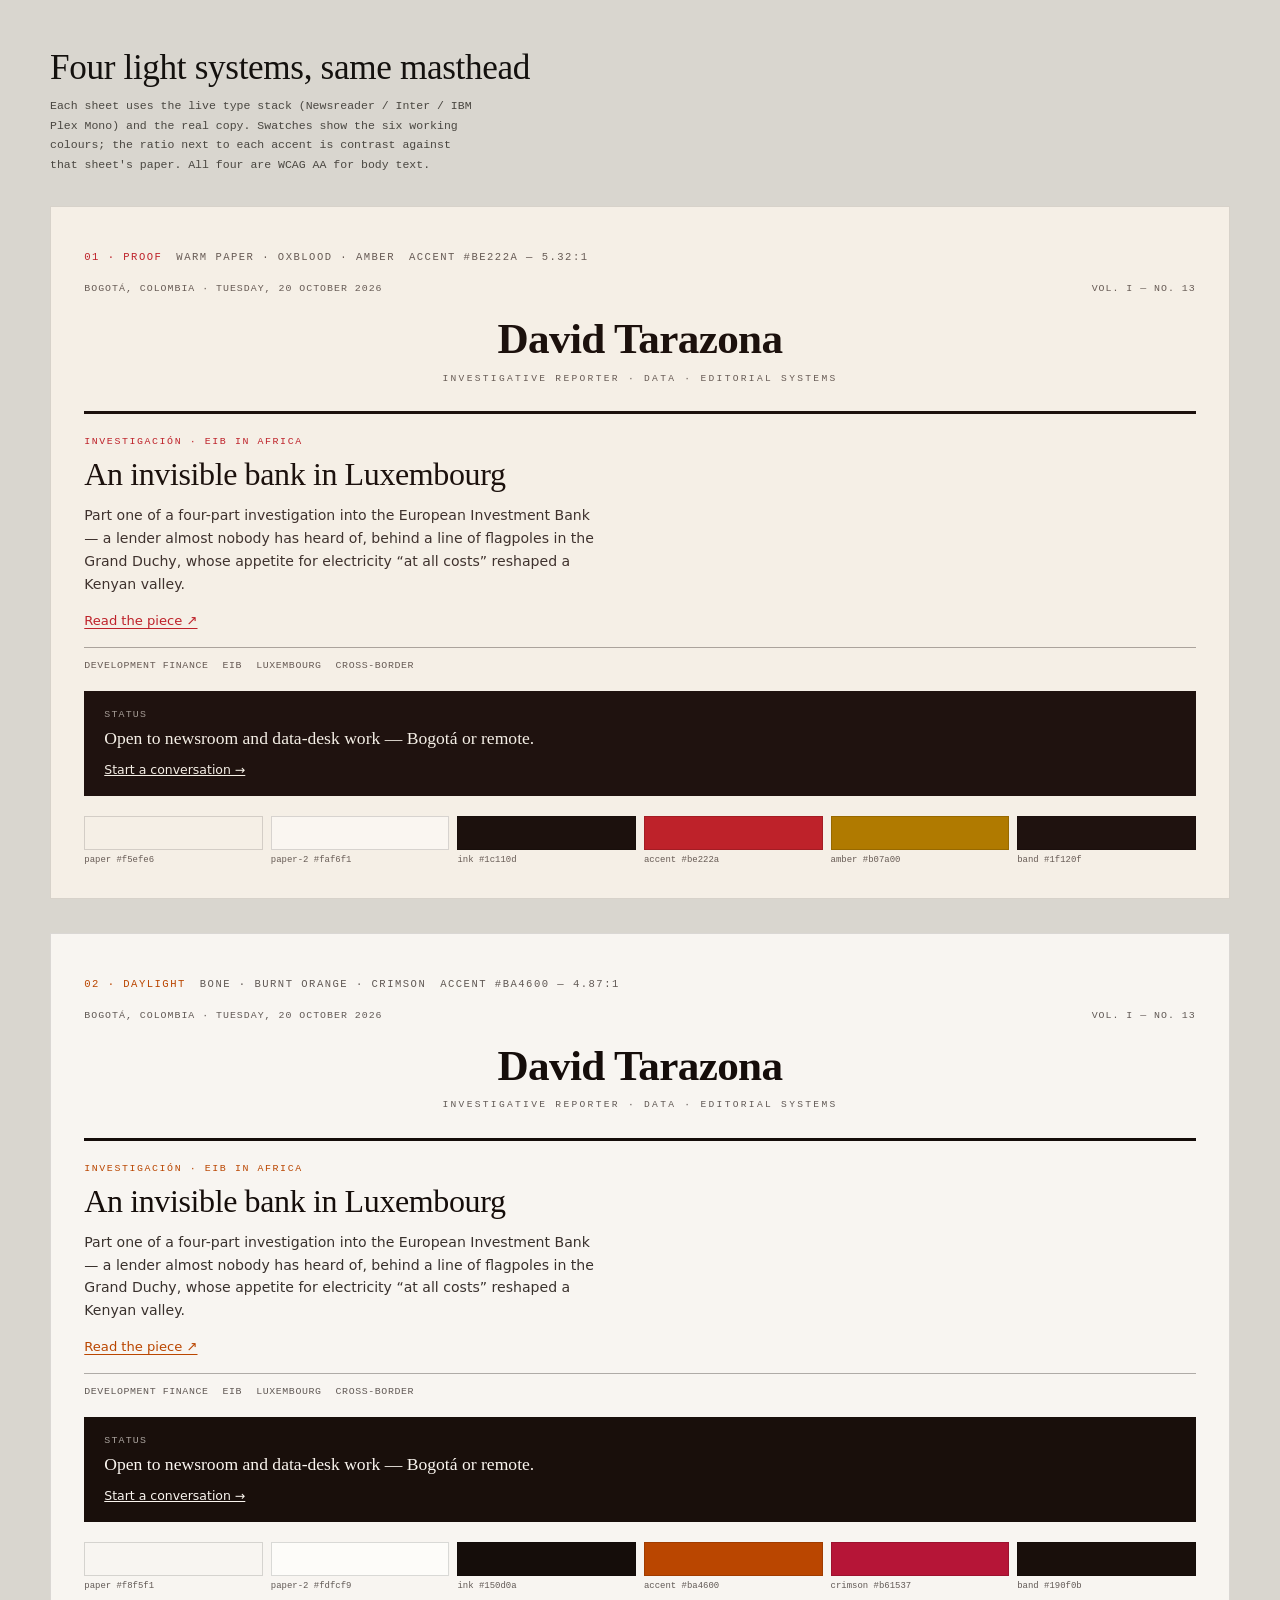
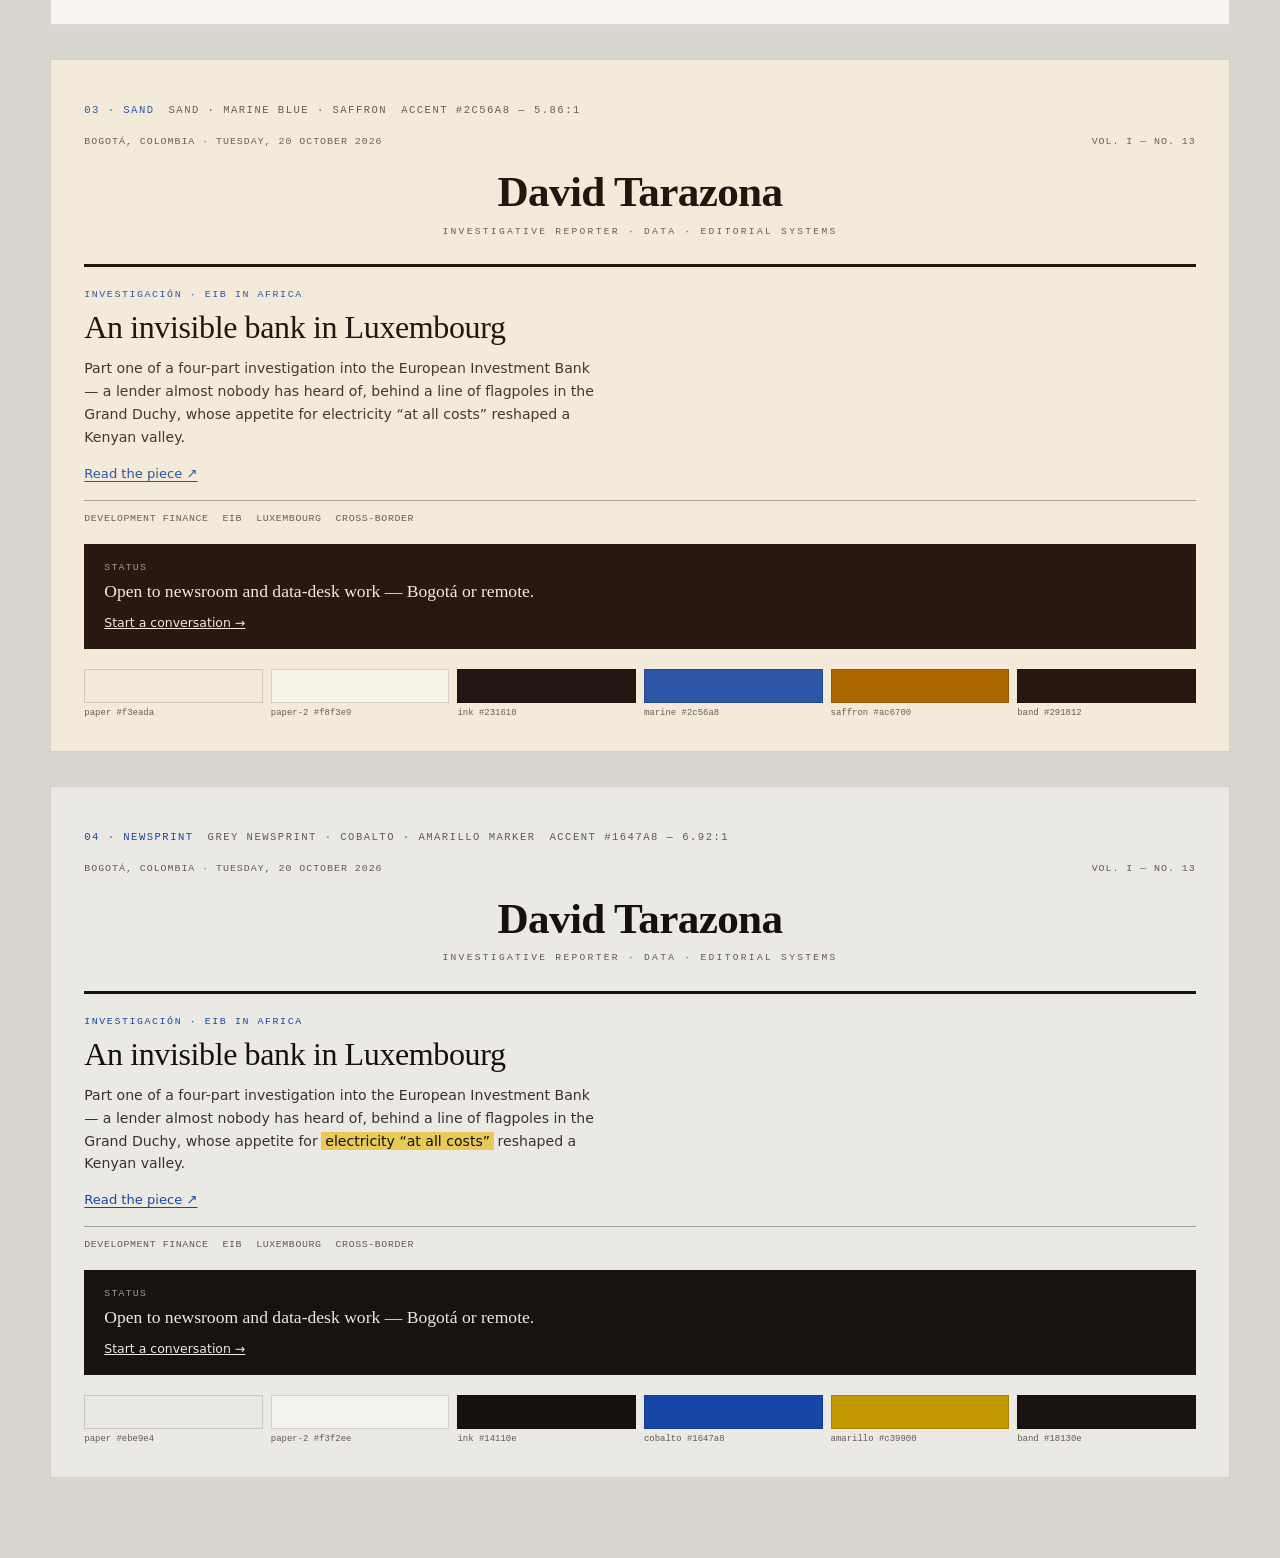
==== palettes/index.html @ 9f2c7f15 "Add /palettes: four light palette proofs rendered on the real masthead Scratch page for choosing a d" ====
<!DOCTYPE html>
<html lang="en">
<head>
<meta charset="utf-8">
<meta name="viewport" content="width=device-width, initial-scale=1">
<meta name="robots" content="noindex, nofollow">
<title>Palette proofs — David Tarazona</title>
<meta name="description" content="Four light palette options for the portfolio, rendered against the real masthead.">
<link rel="preload" href="../assets/fonts/newsreader-roman-latin.woff2" as="font" type="font/woff2" crossorigin>
<link rel="stylesheet" href="../assets/css/palettes-preview.css">
</head>
<body>

<header class="pv-head">
  <h1>Four light systems, same masthead</h1>
  <p>Each sheet uses the live type stack (Newsreader / Inter / IBM Plex Mono) and the real copy. Swatches show the six working colours; the ratio next to each accent is contrast against that sheet's paper. All four are WCAG AA for body text.</p>
</header>

<main class="pv-grid">

  <!-- 01 PROOF -->
  <section class="sheet" data-p="1">
    <p class="sheet__tag"><b>01 · Proof</b><span>warm paper · oxblood · amber</span><span>accent #be222a — 5.32:1</span></p>
    <div class="pv-mast">
      <p class="pv-dateline"><span>Bogotá, Colombia · Tuesday, 20 October 2026</span><span>Vol. I — No. 13</span></p>
      <p class="pv-name">David Tarazona</p>
      <p class="pv-role">Investigative reporter · Data · Editorial systems</p>
    </div>
    <div class="pv-body">
      <p class="pv-kicker">Investigación · EIB in Africa</p>
      <h2 class="pv-hed">An invisible bank in Luxembourg</h2>
      <p class="pv-dek">Part one of a four-part investigation into the European Investment Bank — a lender almost nobody has heard of, behind a line of flagpoles in the Grand Duchy, whose appetite for electricity “at all costs” reshaped a Kenyan valley.</p>
      <a class="pv-link" href="/#work">Read the piece ↗</a>
      <p class="pv-kv"><span>Development finance</span><span>EIB</span><span>Luxembourg</span><span>Cross-border</span></p>
    </div>
    <div class="pv-band">
      <p>Status</p>
      <strong>Open to newsroom and data-desk work — Bogotá or remote.</strong>
      <a href="/#contact">Start a conversation →</a>
    </div>
    <div class="pv-sw">
      <div><span class="sw-paper"></span>paper #f5efe6</div>
      <div><span class="sw-paper2"></span>paper-2 #faf6f1</div>
      <div><span class="sw-ink"></span>ink #1c110d</div>
      <div><span class="sw-accent"></span>accent #be222a</div>
      <div><span class="sw-accent2"></span>amber #b07a00</div>
      <div><span class="sw-band"></span>band #1f120f</div>
    </div>
  </section>

  <!-- 02 DAYLIGHT -->
  <section class="sheet" data-p="2">
    <p class="sheet__tag"><b>02 · Daylight</b><span>bone · burnt orange · crimson</span><span>accent #ba4600 — 4.87:1</span></p>
    <div class="pv-mast">
      <p class="pv-dateline"><span>Bogotá, Colombia · Tuesday, 20 October 2026</span><span>Vol. I — No. 13</span></p>
      <p class="pv-name">David Tarazona</p>
      <p class="pv-role">Investigative reporter · Data · Editorial systems</p>
    </div>
    <div class="pv-body">
      <p class="pv-kicker">Investigación · EIB in Africa</p>
      <h2 class="pv-hed">An invisible bank in Luxembourg</h2>
      <p class="pv-dek">Part one of a four-part investigation into the European Investment Bank — a lender almost nobody has heard of, behind a line of flagpoles in the Grand Duchy, whose appetite for electricity “at all costs” reshaped a Kenyan valley.</p>
      <a class="pv-link" href="/#work">Read the piece ↗</a>
      <p class="pv-kv"><span>Development finance</span><span>EIB</span><span>Luxembourg</span><span>Cross-border</span></p>
    </div>
    <div class="pv-band">
      <p>Status</p>
      <strong>Open to newsroom and data-desk work — Bogotá or remote.</strong>
      <a href="/#contact">Start a conversation →</a>
    </div>
    <div class="pv-sw">
      <div><span class="sw-paper"></span>paper #f8f5f1</div>
      <div><span class="sw-paper2"></span>paper-2 #fdfcf9</div>
      <div><span class="sw-ink"></span>ink #150d0a</div>
      <div><span class="sw-accent"></span>accent #ba4600</div>
      <div><span class="sw-accent2"></span>crimson #b61537</div>
      <div><span class="sw-band"></span>band #190f0b</div>
    </div>
  </section>
  <!-- 03 SAND -->
  <section class="sheet" data-p="3">
    <p class="sheet__tag"><b>03 · Sand</b><span>sand · marine blue · saffron</span><span>accent #2c56a8 — 5.86:1</span></p>
    <div class="pv-mast">
      <p class="pv-dateline"><span>Bogotá, Colombia · Tuesday, 20 October 2026</span><span>Vol. I — No. 13</span></p>
      <p class="pv-name">David Tarazona</p>
      <p class="pv-role">Investigative reporter · Data · Editorial systems</p>
    </div>
    <div class="pv-body">
      <p class="pv-kicker">Investigación · EIB in Africa</p>
      <h2 class="pv-hed">An invisible bank in Luxembourg</h2>
      <p class="pv-dek">Part one of a four-part investigation into the European Investment Bank — a lender almost nobody has heard of, behind a line of flagpoles in the Grand Duchy, whose appetite for electricity “at all costs” reshaped a Kenyan valley.</p>
      <a class="pv-link" href="/#work">Read the piece ↗</a>
      <p class="pv-kv"><span>Development finance</span><span>EIB</span><span>Luxembourg</span><span>Cross-border</span></p>
    </div>
    <div class="pv-band">
      <p>Status</p>
      <strong>Open to newsroom and data-desk work — Bogotá or remote.</strong>
      <a href="/#contact">Start a conversation →</a>
    </div>
    <div class="pv-sw">
      <div><span class="sw-paper"></span>paper #f3eada</div>
      <div><span class="sw-paper2"></span>paper-2 #f8f3e9</div>
      <div><span class="sw-ink"></span>ink #231610</div>
      <div><span class="sw-accent"></span>marine #2c56a8</div>
      <div><span class="sw-accent2"></span>saffron #ac6700</div>
      <div><span class="sw-band"></span>band #291812</div>
    </div>
  </section>

  <!-- 04 NEWSPRINT -->
  <section class="sheet" data-p="4">
    <p class="sheet__tag"><b>04 · Newsprint</b><span>grey newsprint · cobalto · amarillo marker</span><span>accent #1647a8 — 6.92:1</span></p>
    <div class="pv-mast">
      <p class="pv-dateline"><span>Bogotá, Colombia · Tuesday, 20 October 2026</span><span>Vol. I — No. 13</span></p>
      <p class="pv-name">David Tarazona</p>
      <p class="pv-role">Investigative reporter · Data · Editorial systems</p>
    </div>
    <div class="pv-body">
      <p class="pv-kicker">Investigación · EIB in Africa</p>
      <h2 class="pv-hed">An invisible bank in Luxembourg</h2>
      <p class="pv-dek">Part one of a four-part investigation into the European Investment Bank — a lender almost nobody has heard of, behind a line of flagpoles in the Grand Duchy, whose appetite for <span class="pv-marker">electricity “at all costs”</span> reshaped a Kenyan valley.</p>
      <a class="pv-link" href="/#work">Read the piece ↗</a>
      <p class="pv-kv"><span>Development finance</span><span>EIB</span><span>Luxembourg</span><span>Cross-border</span></p>
    </div>
    <div class="pv-band">
      <p>Status</p>
      <strong>Open to newsroom and data-desk work — Bogotá or remote.</strong>
      <a href="/#contact">Start a conversation →</a>
    </div>
    <div class="pv-sw">
      <div><span class="sw-paper"></span>paper #ebe9e4</div>
      <div><span class="sw-paper2"></span>paper-2 #f3f2ee</div>
      <div><span class="sw-ink"></span>ink #14110e</div>
      <div><span class="sw-accent"></span>cobalto #1647a8</div>
      <div><span class="sw-accent2"></span>amarillo #c39900</div>
      <div><span class="sw-band"></span>band #18130e</div>
    </div>
  </section>

</main>
</body>
</html>
---- assets/css/palettes-preview.css ----
/* ============================================================
   Palette proofs — /palettes  (noindex, not linked from the site)
   Four light systems rendered against the real masthead.
   ============================================================ */

@font-face {
  font-family: 'Newsreader';
  font-style: normal;
  font-weight: 200 800;
  font-display: swap;
  src: url('../fonts/newsreader-roman-latin.woff2') format('woff2');
}
@font-face {
  font-family: 'Inter';
  font-style: normal;
  font-weight: 300 800;
  font-display: swap;
  src: url('../fonts/inter-latin.woff2') format('woff2');
}
@font-face {
  font-family: 'IBM Plex Mono';
  font-style: normal;
  font-weight: 400;
  font-display: swap;
  src: url('../fonts/ibm-plex-mono-latin.woff2') format('woff2');
}

/* ---------- 01 PROOF — oxblood on warm paper ---------- */
[data-p='1'] {
  --paper: #f5efe6;
  --paper-2: #faf6f1;
  --wash: #ede5d9;
  --ink: #1c110d;
  --ink-soft: #3f322e;
  --muted: #675b55;
  --rule: rgba(28, 17, 13, 0.16);
  --rule-strong: rgba(28, 17, 13, 0.34);
  --accent: #be222a;
  --accent-2: #b07a00;
  --band: #1f120f;
  --band-ink: #f5efe6;
  --band-muted: rgba(245, 239, 230, 0.62);
}

/* ---------- 02 DAYLIGHT — burnt orange on bone ---------- */
[data-p='2'] {
  --paper: #f8f5f1;
  --paper-2: #fdfcf9;
  --wash: #f3ebe3;
  --ink: #150d0a;
  --ink-soft: #39312d;
  --muted: #615955;
  --rule: rgba(21, 13, 10, 0.14);
  --rule-strong: rgba(21, 13, 10, 0.32);
  --accent: #ba4600;
  --accent-2: #b61537;
  --band: #190f0b;
  --band-ink: #faf5ef;
  --band-muted: rgba(250, 245, 239, 0.64);
}

/* ---------- 03 SAND — marine + saffron on sand ---------- */
[data-p='3'] {
  --paper: #f3eada;
  --paper-2: #f8f3e9;
  --wash: #ece0cc;
  --ink: #231610;
  --ink-soft: #453731;
  --muted: #6a5d57;
  --rule: rgba(35, 22, 16, 0.16);
  --rule-strong: rgba(35, 22, 16, 0.34);
  --accent: #2c56a8;
  --accent-2: #ac6700;
  --band: #291812;
  --band-ink: #f3eada;
  --band-muted: rgba(243, 234, 218, 0.62);
}

/* ---------- 04 NEWSPRINT — cobalto + amarillo marker ---------- */
[data-p='4'] {
  --paper: #ebe9e4;
  --paper-2: #f3f2ee;
  --wash: #e0ded7;
  --ink: #14110e;
  --ink-soft: #37322e;
  --muted: #5f5a55;
  --rule: rgba(20, 17, 14, 0.16);
  --rule-strong: rgba(20, 17, 14, 0.34);
  --accent: #1647a8;
  --accent-2: #c39900;
  --marker: #e8c95a;
  --band: #18130e;
  --band-ink: #ebe9e4;
  --band-muted: rgba(235, 233, 228, 0.64);
}

/* ---------- page chrome ---------- */
* { box-sizing: border-box; }

body {
  margin: 0;
  padding: clamp(20px, 4vw, 48px) clamp(16px, 4vw, 48px) 80px;
  background: #d9d6cf;
  color: #14110e;
  font-family: 'Inter', system-ui, sans-serif;
  -webkit-font-smoothing: antialiased;
}

.pv-head { max-width: 1180px; margin: 0 auto 32px; }
.pv-head h1 {
  font-family: 'Newsreader', Georgia, serif;
  font-size: clamp(1.6rem, 3vw, 2.2rem);
  font-weight: 500;
  margin: 0 0 8px;
  letter-spacing: -0.01em;
}
.pv-head p {
  font-family: 'IBM Plex Mono', monospace;
  font-size: 0.72rem;
  line-height: 1.7;
  color: #4a4741;
  margin: 0;
  max-width: 62ch;
}

.pv-grid { display: grid; gap: clamp(20px, 3vw, 34px); max-width: 1180px; margin: 0 auto; }

/* ---------- a sheet ---------- */
.sheet {
  background: var(--paper);
  color: var(--ink);
  border: 1px solid rgba(0, 0, 0, 0.12);
  padding: clamp(18px, 2.6vw, 34px);
}

.sheet__tag {
  display: flex;
  flex-wrap: wrap;
  gap: 4px 14px;
  font-family: 'IBM Plex Mono', monospace;
  font-size: 0.66rem;
  letter-spacing: 0.14em;
  text-transform: uppercase;
  color: var(--muted);
  margin-bottom: 20px;
}
.sheet__tag b { color: var(--accent); font-weight: 400; }

/* masthead mock */
.pv-mast { border-bottom: 3px solid var(--ink); padding-bottom: 10px; }
.pv-dateline {
  display: flex;
  flex-wrap: wrap;
  justify-content: space-between;
  gap: 4px 16px;
  font-family: 'IBM Plex Mono', monospace;
  font-size: 0.62rem;
  letter-spacing: 0.1em;
  text-transform: uppercase;
  color: var(--muted);
  padding-bottom: 10px;
}
.pv-name {
  font-family: 'Newsreader', Georgia, serif;
  font-size: clamp(1.6rem, 4.4vw, 2.7rem);
  font-weight: 600;
  letter-spacing: -0.015em;
  text-align: center;
  margin: 4px 0 6px;
}
.pv-role {
  text-align: center;
  font-family: 'IBM Plex Mono', monospace;
  font-size: 0.6rem;
  letter-spacing: 0.24em;
  text-transform: uppercase;
  color: var(--muted);
  padding-bottom: 8px;
}

/* content mock */
.pv-body { padding-top: 22px; }
.pv-kicker {
  font-family: 'IBM Plex Mono', monospace;
  font-size: 0.62rem;
  letter-spacing: 0.16em;
  text-transform: uppercase;
  color: var(--accent);
  margin: 0 0 10px;
}
.pv-hed {
  font-family: 'Newsreader', Georgia, serif;
  font-size: clamp(1.35rem, 3vw, 2rem);
  font-weight: 500;
  line-height: 1.1;
  letter-spacing: -0.012em;
  margin: 0 0 12px;
}
.pv-dek {
  font-size: 0.88rem;
  line-height: 1.62;
  color: var(--ink-soft);
  margin: 0 0 14px;
  max-width: 58ch;
}
.pv-dek em { font-style: italic; }
.pv-link {
  display: inline-block;
  color: var(--accent);
  font-size: 0.82rem;
  text-decoration: underline;
  text-decoration-thickness: 1px;
  text-underline-offset: 3px;
}
.pv-kv {
  display: flex;
  flex-wrap: wrap;
  gap: 6px 14px;
  margin: 18px 0 0;
  padding-top: 12px;
  border-top: 1px solid var(--rule-strong);
  font-family: 'IBM Plex Mono', monospace;
  font-size: 0.62rem;
  letter-spacing: 0.06em;
  text-transform: uppercase;
  color: var(--muted);
}
.pv-marker {
  background: var(--marker, transparent);
  box-shadow: 0 0 0 1px var(--marker, transparent);
  color: var(--ink);
  padding: 0 3px;
}

/* inverted band */
.pv-band {
  margin-top: 20px;
  background: var(--band);
  color: var(--band-ink);
  padding: 18px 20px;
}
.pv-band p {
  margin: 0 0 8px;
  font-family: 'IBM Plex Mono', monospace;
  font-size: 0.62rem;
  letter-spacing: 0.12em;
  text-transform: uppercase;
  color: var(--band-muted);
}
.pv-band strong {
  display: block;
  font-family: 'Newsreader', Georgia, serif;
  font-size: 1.1rem;
  font-weight: 500;
  margin-bottom: 10px;
}
.pv-band a { color: var(--band-ink); font-size: 0.78rem; }

/* swatches */
.pv-sw { display: grid; grid-template-columns: repeat(auto-fit, minmax(84px, 1fr)); gap: 8px; margin-top: 20px; }
.pv-sw div { font-family: 'IBM Plex Mono', monospace; font-size: 0.56rem; color: var(--muted); }
.pv-sw span { display: block; height: 34px; border: 1px solid rgba(0, 0, 0, 0.14); margin-bottom: 5px; }
.sw-paper { background: var(--paper); }
.sw-paper2 { background: var(--paper-2); }
.sw-wash { background: var(--wash); }
.sw-ink { background: var(--ink); }
.sw-accent { background: var(--accent); }
.sw-accent2 { background: var(--accent-2); }
.sw-band { background: var(--band); }
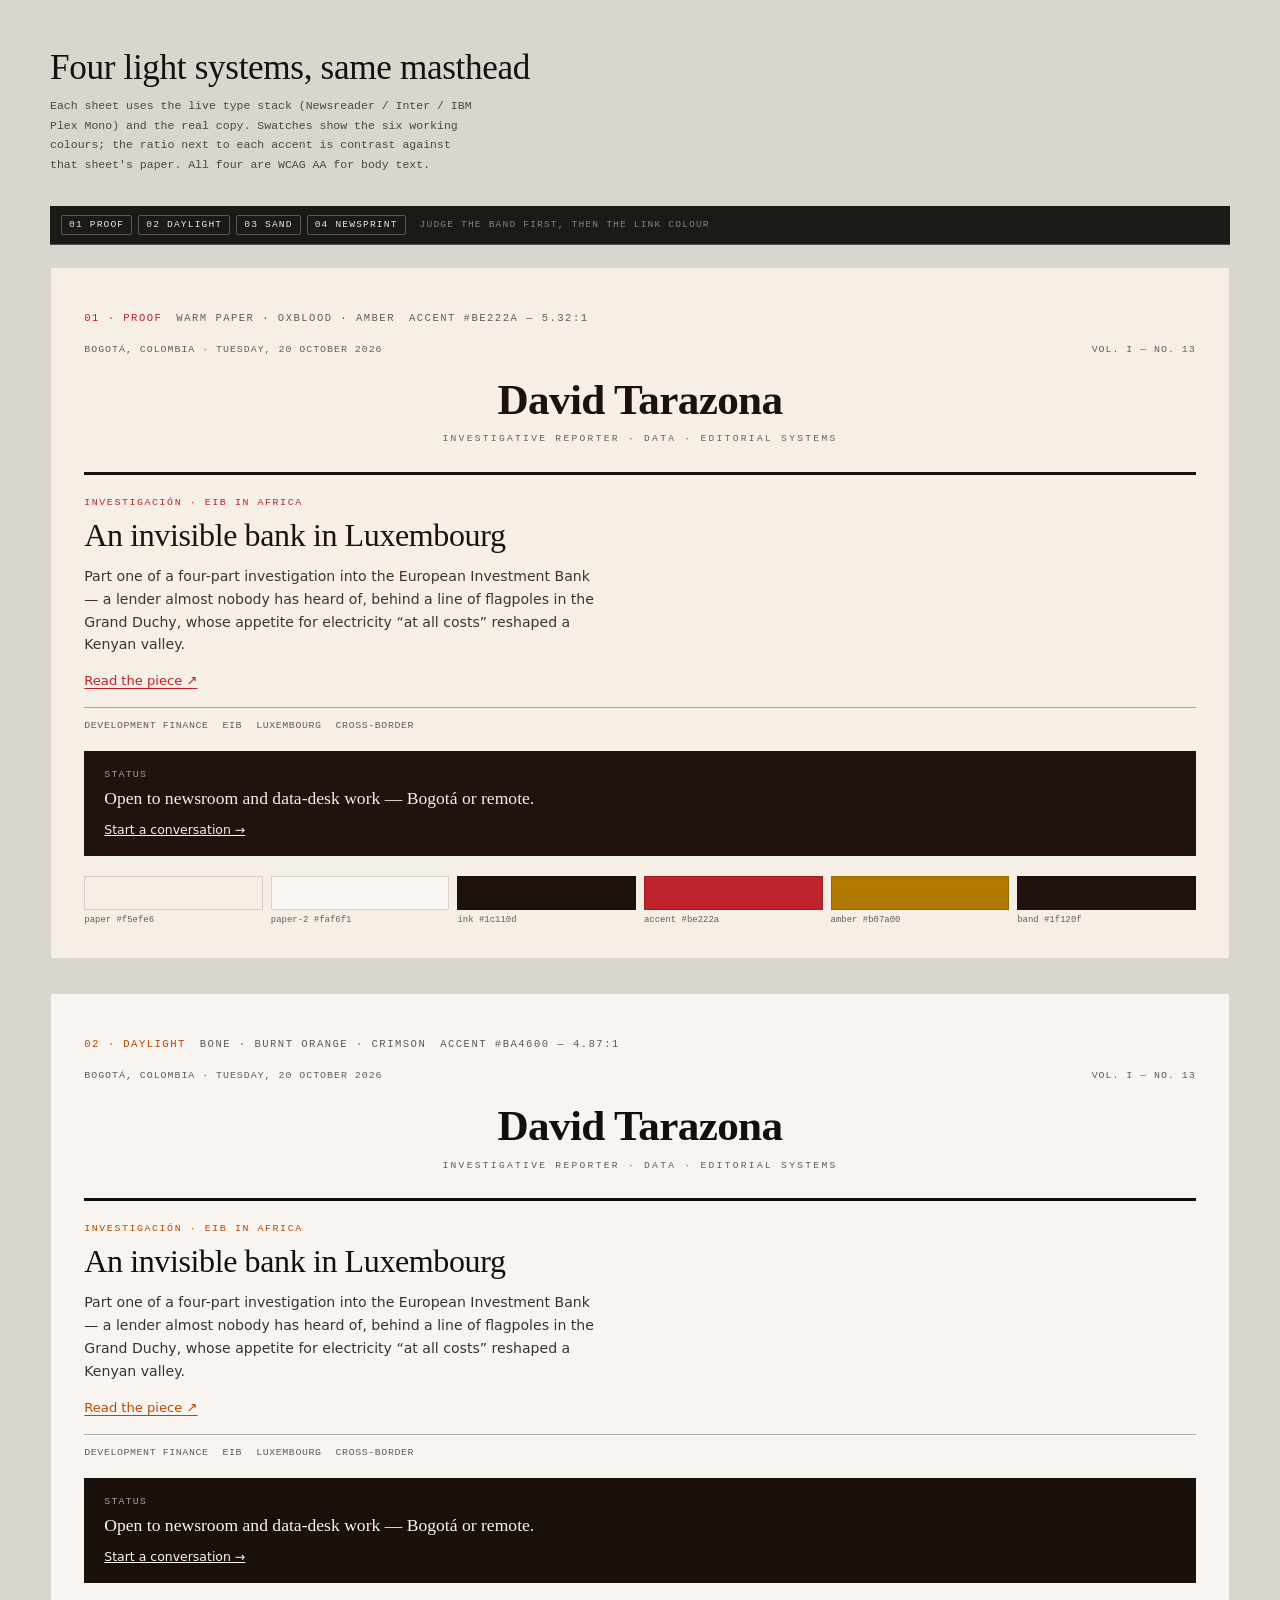
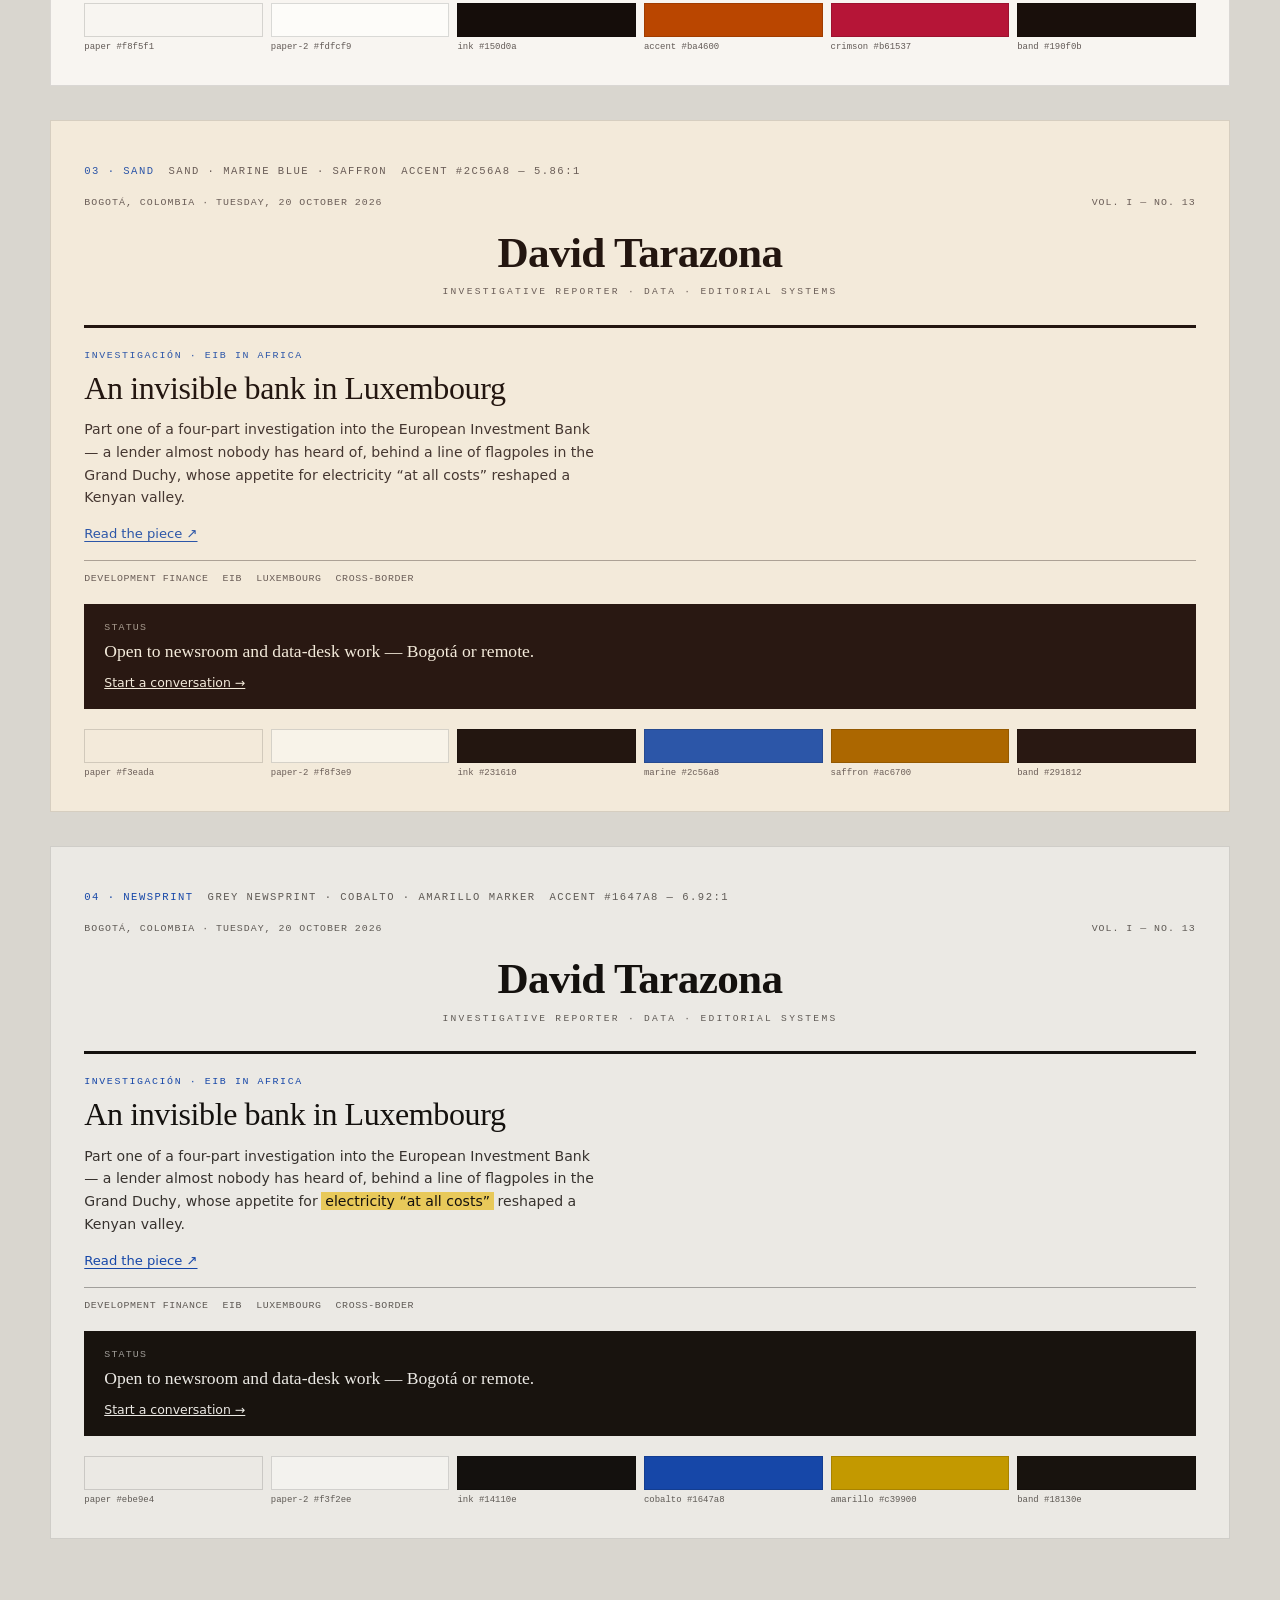
==== commit 286c016f: "Proof pages: sticky jump nav + anchors for A-E / 01-04" ====
--- a/palettes/index.html
+++ b/palettes/index.html
@@ -6,6 +6,7 @@
 <meta name="robots" content="noindex, nofollow">
 <title>Palette proofs — David Tarazona</title>
 <meta name="description" content="Four light palette options for the portfolio, rendered against the real masthead.">
+<link rel="icon" href="../assets/img/favicon.svg" type="image/svg+xml">
 <link rel="preload" href="../assets/fonts/newsreader-roman-latin.woff2" as="font" type="font/woff2" crossorigin>
 <link rel="stylesheet" href="../assets/css/palettes-preview.css">
 </head>
@@ -15,11 +16,15 @@
   <h1>Four light systems, same masthead</h1>
   <p>Each sheet uses the live type stack (Newsreader / Inter / IBM Plex Mono) and the real copy. Swatches show the six working colours; the ratio next to each accent is contrast against that sheet's paper. All four are WCAG AA for body text.</p>
 </header>
+<nav class="pv-jump" aria-label="Jump to a palette">
+  <a href="#p1">01 Proof</a> <a href="#p2">02 Daylight</a> <a href="#p3">03 Sand</a> <a href="#p4">04 Newsprint</a>
+  <span>judge the band first, then the link colour</span>
+</nav>
 
 <main class="pv-grid">
 
   <!-- 01 PROOF -->
-  <section class="sheet" data-p="1">
+  <section class="sheet" id="p1" data-p="1">
     <p class="sheet__tag"><b>01 · Proof</b><span>warm paper · oxblood · amber</span><span>accent #be222a — 5.32:1</span></p>
     <div class="pv-mast">
       <p class="pv-dateline"><span>Bogotá, Colombia · Tuesday, 20 October 2026</span><span>Vol. I — No. 13</span></p>
@@ -49,7 +54,7 @@
   </section>
 
   <!-- 02 DAYLIGHT -->
-  <section class="sheet" data-p="2">
+  <section class="sheet" id="p2" data-p="2">
     <p class="sheet__tag"><b>02 · Daylight</b><span>bone · burnt orange · crimson</span><span>accent #ba4600 — 4.87:1</span></p>
     <div class="pv-mast">
       <p class="pv-dateline"><span>Bogotá, Colombia · Tuesday, 20 October 2026</span><span>Vol. I — No. 13</span></p>
@@ -78,7 +83,7 @@
     </div>
   </section>
   <!-- 03 SAND -->
-  <section class="sheet" data-p="3">
+  <section class="sheet" id="p3" data-p="3">
     <p class="sheet__tag"><b>03 · Sand</b><span>sand · marine blue · saffron</span><span>accent #2c56a8 — 5.86:1</span></p>
     <div class="pv-mast">
       <p class="pv-dateline"><span>Bogotá, Colombia · Tuesday, 20 October 2026</span><span>Vol. I — No. 13</span></p>
@@ -108,7 +113,7 @@
   </section>
 
   <!-- 04 NEWSPRINT -->
-  <section class="sheet" data-p="4">
+  <section class="sheet" id="p4" data-p="4">
     <p class="sheet__tag"><b>04 · Newsprint</b><span>grey newsprint · cobalto · amarillo marker</span><span>accent #1647a8 — 6.92:1</span></p>
     <div class="pv-mast">
       <p class="pv-dateline"><span>Bogotá, Colombia · Tuesday, 20 October 2026</span><span>Vol. I — No. 13</span></p>
--- a/assets/css/palettes-preview.css
+++ b/assets/css/palettes-preview.css
@@ -267,3 +267,45 @@
 .sw-accent { background: var(--accent); }
 .sw-accent2 { background: var(--accent-2); }
 .sw-band { background: var(--band); }
+
+/* ---------- jump nav (proof pages only) ---------- */
+.pv-jump {
+  position: sticky;
+  top: 0;
+  z-index: 20;
+  display: flex;
+  flex-wrap: wrap;
+  align-items: center;
+  gap: 5px 6px;
+  max-width: 1180px;
+  margin: 0 auto 22px;
+  padding: 9px 11px;
+  background: #1b1a17;
+  color: #efe7da;
+  font-family: 'IBM Plex Mono', monospace;
+  font-size: 0.6rem;
+  line-height: 1;
+  letter-spacing: 0.12em;
+  text-transform: uppercase;
+  border-bottom: 1px solid rgba(239, 231, 218, 0.28);
+}
+.pv-jump span { color: rgba(239, 231, 218, 0.52); margin-left: 8px; }
+.pv-jump span:first-child { margin-left: 0; }
+.pv-jump a {
+  color: #efe7da;
+  text-decoration: none;
+  padding: 4px 7px;
+  border: 1px solid rgba(239, 231, 218, 0.3);
+  border-radius: 2px;
+}
+.pv-jump a:hover { background: #efe7da; color: #1b1a17; }
+.pv-jump a:focus-visible { outline: 2px solid #c8a26a; outline-offset: 2px; }
+
+/* keep sticky bar from covering the target */
+.sheet, .tt-card { scroll-margin-top: 56px; }
+
+@media (max-width: 34rem) {
+  .pv-jump { font-size: 0.55rem; gap: 4px; padding: 8px 8px; }
+  .pv-jump a { padding: 3px 5px; }
+  .pv-jump span { margin-left: 4px; }
+}
